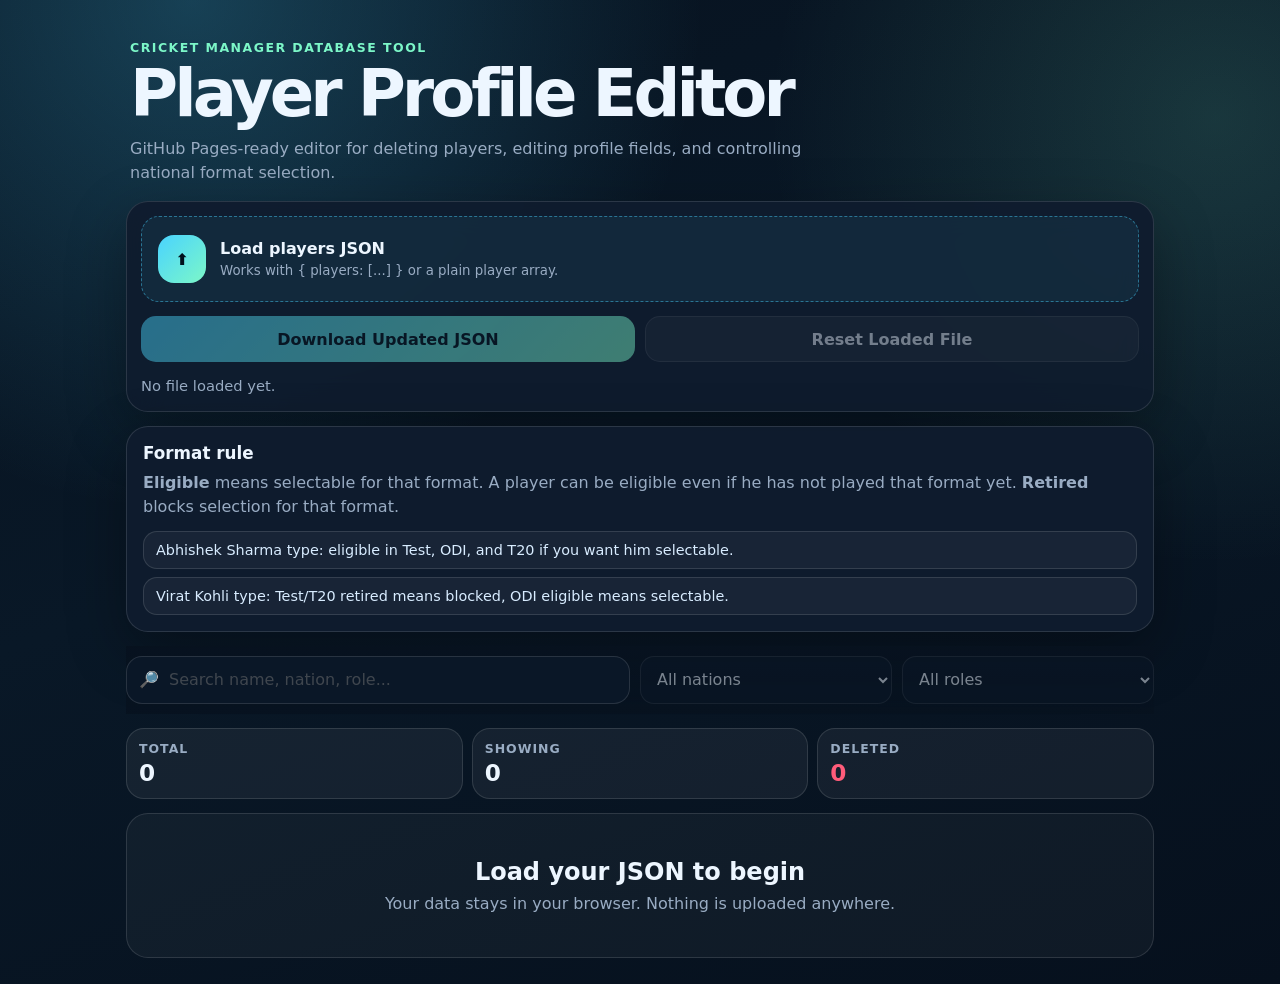
==== index.html @ cd85a75b "Add files via upload" ====
<!DOCTYPE html>
<html lang="en">
<head>
  <meta charset="UTF-8" />
  <meta name="viewport" content="width=device-width, initial-scale=1.0, viewport-fit=cover" />
  <meta name="theme-color" content="#07121f" />
  <title>Cricket Player Profile Editor</title>
  <link rel="stylesheet" href="style.css" />
</head>
<body>
  <div class="app-shell">
    <header class="hero">
      <div>
        <p class="eyebrow">Cricket Manager Database Tool</p>
        <h1>Player Profile Editor</h1>
        <p class="subtext">
          GitHub Pages-ready editor for deleting players, editing profile fields, and controlling national format selection.
        </p>
      </div>
    </header>

    <main>
      <section class="panel upload-panel">
        <label class="file-picker" for="jsonFile">
          <span class="file-icon">⬆</span>
          <span>
            <strong>Load players JSON</strong>
            <small>Works with { players: [...] } or a plain player array.</small>
          </span>
        </label>
        <input id="jsonFile" type="file" accept=".json,application/json" />

        <div class="action-grid">
          <button id="downloadBtn" class="primary-btn" disabled>Download Updated JSON</button>
          <button id="resetBtn" class="secondary-btn" disabled>Reset Loaded File</button>
        </div>

        <div id="fileStatus" class="status-line">No file loaded yet.</div>
      </section>

      <section class="panel rule-panel">
        <h2>Format rule</h2>
        <p>
          <strong>Eligible</strong> means selectable for that format. A player can be eligible even if he has not played
          that format yet. <strong>Retired</strong> blocks selection for that format.
        </p>
        <div class="rule-examples">
          <span>Abhishek Sharma type: eligible in Test, ODI, and T20 if you want him selectable.</span>
          <span>Virat Kohli type: Test/T20 retired means blocked, ODI eligible means selectable.</span>
        </div>
      </section>

      <section class="tools">
        <div class="search-box">
          <span>🔎</span>
          <input id="searchInput" type="search" placeholder="Search name, nation, role..." disabled />
        </div>

        <select id="nationFilter" disabled>
          <option value="">All nations</option>
        </select>

        <select id="roleFilter" disabled>
          <option value="">All roles</option>
        </select>
      </section>

      <section class="summary-grid">
        <div class="summary-card">
          <span>Total</span>
          <strong id="totalCount">0</strong>
        </div>
        <div class="summary-card">
          <span>Showing</span>
          <strong id="shownCount">0</strong>
        </div>
        <div class="summary-card danger">
          <span>Deleted</span>
          <strong id="deletedCount">0</strong>
        </div>
      </section>

      <section id="playersList" class="players-list">
        <div class="empty-state">
          <h2>Load your JSON to begin</h2>
          <p>Your data stays in your browser. Nothing is uploaded anywhere.</p>
        </div>
      </section>
    </main>
  </div>

  <template id="playerCardTemplate">
    <article class="player-card">
      <div class="card-top">
        <div>
          <div class="id-pill"></div>
          <h3 class="card-title"></h3>
          <p class="card-meta"></p>
        </div>
        <button class="delete-btn" type="button">Delete Player</button>
      </div>

      <div class="editor-grid">
        <label>
          <span>Name</span>
          <input data-field="name" type="text" />
        </label>

        <label>
          <span>Full Name</span>
          <input data-field="fullName" type="text" />
        </label>

        <label>
          <span>Role</span>
          <select data-field="role">
            <option value="">—</option>
            <option value="batsman">batsman</option>
            <option value="bowler">bowler</option>
            <option value="all-rounder">all-rounder</option>
            <option value="wicketkeeper">wicketkeeper</option>
            <option value="wicketkeeper-batsman">wicketkeeper-batsman</option>
          </select>
        </label>

        <label>
          <span>Batting Hand</span>
          <select data-field="battingHand">
            <option value="">—</option>
            <option value="right">right</option>
            <option value="left">left</option>
          </select>
        </label>

        <label>
          <span>Bowling Hand</span>
          <select data-field="bowlingHand">
            <option value="">—</option>
            <option value="right">right</option>
            <option value="left">left</option>
          </select>
        </label>

        <label>
          <span>Bowling Type</span>
          <select data-field="bowlingType">
            <option value="">—</option>
            <option value="pace">pace</option>
            <option value="spin">spin</option>
          </select>
        </label>

        <label class="wide">
          <span>Bowling Style</span>
          <input data-field="bowlingStyle" type="text" list="bowlingStyles" />
        </label>
      </div>

      <div class="formats">
        <div class="format-heading">National Format Selection</div>

        <label>
          <span>Test</span>
          <select data-format="test">
            <option value="eligible">Eligible / Selectable</option>
            <option value="retired">Retired / Blocked</option>
            <option value="unavailable">Unavailable</option>
          </select>
        </label>

        <label>
          <span>ODI</span>
          <select data-format="odi">
            <option value="eligible">Eligible / Selectable</option>
            <option value="retired">Retired / Blocked</option>
            <option value="unavailable">Unavailable</option>
          </select>
        </label>

        <label>
          <span>T20</span>
          <select data-format="t20">
            <option value="eligible">Eligible / Selectable</option>
            <option value="retired">Retired / Blocked</option>
            <option value="unavailable">Unavailable</option>
          </select>
        </label>
      </div>
    </article>
  </template>

  <datalist id="bowlingStyles">
    <option value="Right-arm fast"></option>
    <option value="Right-arm fast-medium"></option>
    <option value="Right-arm medium-fast"></option>
    <option value="Right-arm medium"></option>
    <option value="Left-arm fast"></option>
    <option value="Left-arm fast-medium"></option>
    <option value="Left-arm medium-fast"></option>
    <option value="Left-arm medium"></option>
    <option value="Off Break"></option>
    <option value="Leg Break"></option>
    <option value="Legbreak googly"></option>
    <option value="Slow left-arm orthodox"></option>
    <option value="Left-arm wrist spin"></option>
  </datalist>

  <script src="app.js"></script>
</body>
</html>
---- style.css ----
:root {
  --bg: #07121f;
  --panel: rgba(15, 28, 46, 0.94);
  --panel-2: rgba(20, 38, 61, 0.96);
  --text: #edf6ff;
  --muted: #99acc3;
  --line: rgba(255, 255, 255, 0.12);
  --accent: #49d3ff;
  --accent-2: #7cf7c8;
  --danger: #ff5c7a;
  --input: #0a1727;
  --shadow: 0 20px 60px rgba(0, 0, 0, 0.32);
  --radius: 22px;
}

* {
  box-sizing: border-box;
}

html {
  min-height: 100%;
  background: var(--bg);
}

body {
  margin: 0;
  min-height: 100%;
  color: var(--text);
  font-family: Inter, ui-sans-serif, system-ui, -apple-system, BlinkMacSystemFont, "Segoe UI", sans-serif;
  background:
    radial-gradient(circle at 15% 0%, rgba(73, 211, 255, 0.24), transparent 32rem),
    radial-gradient(circle at 95% 12%, rgba(124, 247, 200, 0.14), transparent 28rem),
    linear-gradient(160deg, #07121f 0%, #091827 45%, #06101d 100%);
}

button,
input,
select {
  font: inherit;
}

button {
  -webkit-tap-highlight-color: transparent;
}

.app-shell {
  width: min(100%, 1060px);
  margin: 0 auto;
  padding: max(18px, env(safe-area-inset-top)) 16px max(26px, env(safe-area-inset-bottom));
}

.hero {
  padding: 22px 4px 16px;
}

.eyebrow {
  margin: 0 0 8px;
  color: var(--accent-2);
  font-size: 0.78rem;
  font-weight: 800;
  text-transform: uppercase;
  letter-spacing: 0.12em;
}

h1 {
  margin: 0;
  font-size: clamp(2rem, 9vw, 4.1rem);
  line-height: 0.92;
  letter-spacing: -0.06em;
}

.subtext {
  max-width: 680px;
  margin: 14px 0 0;
  color: var(--muted);
  line-height: 1.5;
}

.panel {
  border: 1px solid var(--line);
  border-radius: var(--radius);
  background: var(--panel);
  box-shadow: var(--shadow);
  backdrop-filter: blur(18px);
}

.upload-panel {
  display: grid;
  gap: 14px;
  padding: 14px;
}

.file-picker {
  display: flex;
  gap: 14px;
  align-items: center;
  min-height: 86px;
  padding: 16px;
  border: 1px dashed rgba(73, 211, 255, 0.45);
  border-radius: 18px;
  background: rgba(73, 211, 255, 0.07);
  cursor: pointer;
}

.file-picker strong,
.file-picker small {
  display: block;
}

.file-picker small {
  margin-top: 4px;
  color: var(--muted);
  line-height: 1.4;
}

.file-icon {
  display: grid;
  place-items: center;
  flex: 0 0 48px;
  width: 48px;
  height: 48px;
  border-radius: 16px;
  color: #00111b;
  background: linear-gradient(135deg, var(--accent), var(--accent-2));
  font-weight: 900;
}

#jsonFile {
  display: none;
}

.action-grid {
  display: grid;
  grid-template-columns: 1fr 1fr;
  gap: 10px;
}

.primary-btn,
.secondary-btn,
.delete-btn {
  min-height: 46px;
  border: 0;
  border-radius: 15px;
  font-weight: 800;
  cursor: pointer;
}

.primary-btn {
  color: #03101b;
  background: linear-gradient(135deg, var(--accent), var(--accent-2));
}

.secondary-btn {
  color: var(--text);
  border: 1px solid var(--line);
  background: rgba(255, 255, 255, 0.07);
}

.primary-btn:disabled,
.secondary-btn:disabled {
  opacity: 0.45;
  cursor: not-allowed;
}

.status-line {
  color: var(--muted);
  font-size: 0.92rem;
  line-height: 1.4;
}

.rule-panel {
  margin-top: 14px;
  padding: 16px;
}

.rule-panel h2 {
  margin: 0 0 8px;
  font-size: 1.05rem;
}

.rule-panel p {
  margin: 0;
  color: var(--muted);
  line-height: 1.5;
}

.rule-examples {
  display: grid;
  gap: 8px;
  margin-top: 12px;
}

.rule-examples span {
  padding: 10px 12px;
  border: 1px solid var(--line);
  border-radius: 14px;
  color: #d8ecff;
  background: rgba(255, 255, 255, 0.045);
  font-size: 0.9rem;
}

.tools {
  position: sticky;
  top: 0;
  z-index: 10;
  display: grid;
  grid-template-columns: minmax(0, 1.5fr) minmax(120px, 0.75fr) minmax(120px, 0.75fr);
  gap: 10px;
  margin: 14px 0;
  padding: 10px 0;
  background: linear-gradient(180deg, rgba(7, 18, 31, 0.98), rgba(7, 18, 31, 0.82));
  backdrop-filter: blur(18px);
}

.search-box {
  display: flex;
  align-items: center;
  gap: 8px;
  min-width: 0;
  padding: 0 12px;
  min-height: 48px;
  border: 1px solid var(--line);
  border-radius: 16px;
  background: var(--input);
}

.search-box input {
  width: 100%;
  min-width: 0;
  border: 0;
  outline: 0;
  color: var(--text);
  background: transparent;
}

.tools select,
.editor-grid input,
.editor-grid select,
.formats select {
  width: 100%;
  min-height: 46px;
  border: 1px solid var(--line);
  border-radius: 14px;
  outline: 0;
  color: var(--text);
  background: var(--input);
  padding: 0 12px;
}

.tools select:disabled,
.search-box input:disabled {
  opacity: 0.5;
}

.summary-grid {
  display: grid;
  grid-template-columns: repeat(3, 1fr);
  gap: 9px;
  margin-bottom: 14px;
}

.summary-card {
  padding: 12px;
  border: 1px solid var(--line);
  border-radius: 18px;
  background: rgba(255, 255, 255, 0.055);
}

.summary-card span,
.summary-card strong {
  display: block;
}

.summary-card span {
  color: var(--muted);
  font-size: 0.78rem;
  font-weight: 800;
  text-transform: uppercase;
  letter-spacing: 0.08em;
}

.summary-card strong {
  margin-top: 3px;
  font-size: 1.45rem;
}

.summary-card.danger strong {
  color: var(--danger);
}

.players-list {
  display: grid;
  gap: 14px;
}

.empty-state {
  padding: 44px 20px;
  text-align: center;
  border: 1px solid var(--line);
  border-radius: var(--radius);
  background: rgba(255, 255, 255, 0.04);
}

.empty-state h2 {
  margin: 0 0 8px;
}

.empty-state p {
  margin: 0;
  color: var(--muted);
}

.player-card {
  border: 1px solid var(--line);
  border-radius: var(--radius);
  background: var(--panel-2);
  box-shadow: 0 16px 36px rgba(0, 0, 0, 0.18);
  overflow: hidden;
}

.card-top {
  display: flex;
  gap: 12px;
  justify-content: space-between;
  align-items: flex-start;
  padding: 15px;
  border-bottom: 1px solid var(--line);
}

.id-pill {
  display: inline-flex;
  align-items: center;
  min-height: 24px;
  padding: 0 9px;
  border-radius: 999px;
  color: #07121f;
  background: var(--accent-2);
  font-size: 0.77rem;
  font-weight: 900;
}

.card-title {
  margin: 9px 0 4px;
  font-size: 1.18rem;
  letter-spacing: -0.02em;
}

.card-meta {
  margin: 0;
  color: var(--muted);
  font-size: 0.9rem;
}

.delete-btn {
  flex: 0 0 auto;
  min-height: 38px;
  padding: 0 12px;
  color: white;
  background: rgba(255, 92, 122, 0.18);
  border: 1px solid rgba(255, 92, 122, 0.38);
}

.editor-grid {
  display: grid;
  grid-template-columns: repeat(2, minmax(0, 1fr));
  gap: 12px;
  padding: 15px;
}

.editor-grid label,
.formats label {
  display: grid;
  gap: 7px;
  min-width: 0;
}

.editor-grid label span,
.formats label span {
  color: var(--muted);
  font-size: 0.74rem;
  font-weight: 900;
  text-transform: uppercase;
  letter-spacing: 0.08em;
}

.editor-grid .wide {
  grid-column: 1 / -1;
}

.formats {
  display: grid;
  grid-template-columns: repeat(3, minmax(0, 1fr));
  gap: 10px;
  padding: 15px;
  border-top: 1px solid var(--line);
  background: rgba(0, 0, 0, 0.09);
}

.format-heading {
  grid-column: 1 / -1;
  color: var(--accent);
  font-size: 0.8rem;
  font-weight: 900;
  text-transform: uppercase;
  letter-spacing: 0.09em;
}

.dirty {
  outline: 2px solid rgba(73, 211, 255, 0.45);
}

@media (max-width: 640px) {
  .app-shell {
    padding-left: 12px;
    padding-right: 12px;
  }

  .action-grid,
  .tools,
  .editor-grid,
  .formats {
    grid-template-columns: 1fr;
  }

  .tools {
    top: env(safe-area-inset-top);
  }

  .summary-grid {
    grid-template-columns: repeat(3, minmax(0, 1fr));
  }

  .summary-card {
    padding: 10px;
  }

  .summary-card strong {
    font-size: 1.22rem;
  }

  .card-top {
    align-items: stretch;
    flex-direction: column;
  }

  .delete-btn {
    width: 100%;
  }
}

/* iPhone 15 Pro width is 393px. */
@media (max-width: 430px) {
  h1 {
    font-size: 2.35rem;
  }

  .subtext {
    font-size: 0.95rem;
  }

  .file-picker {
    align-items: flex-start;
  }

  .file-icon {
    flex-basis: 42px;
    width: 42px;
    height: 42px;
  }

  .summary-card span {
    font-size: 0.66rem;
  }
}
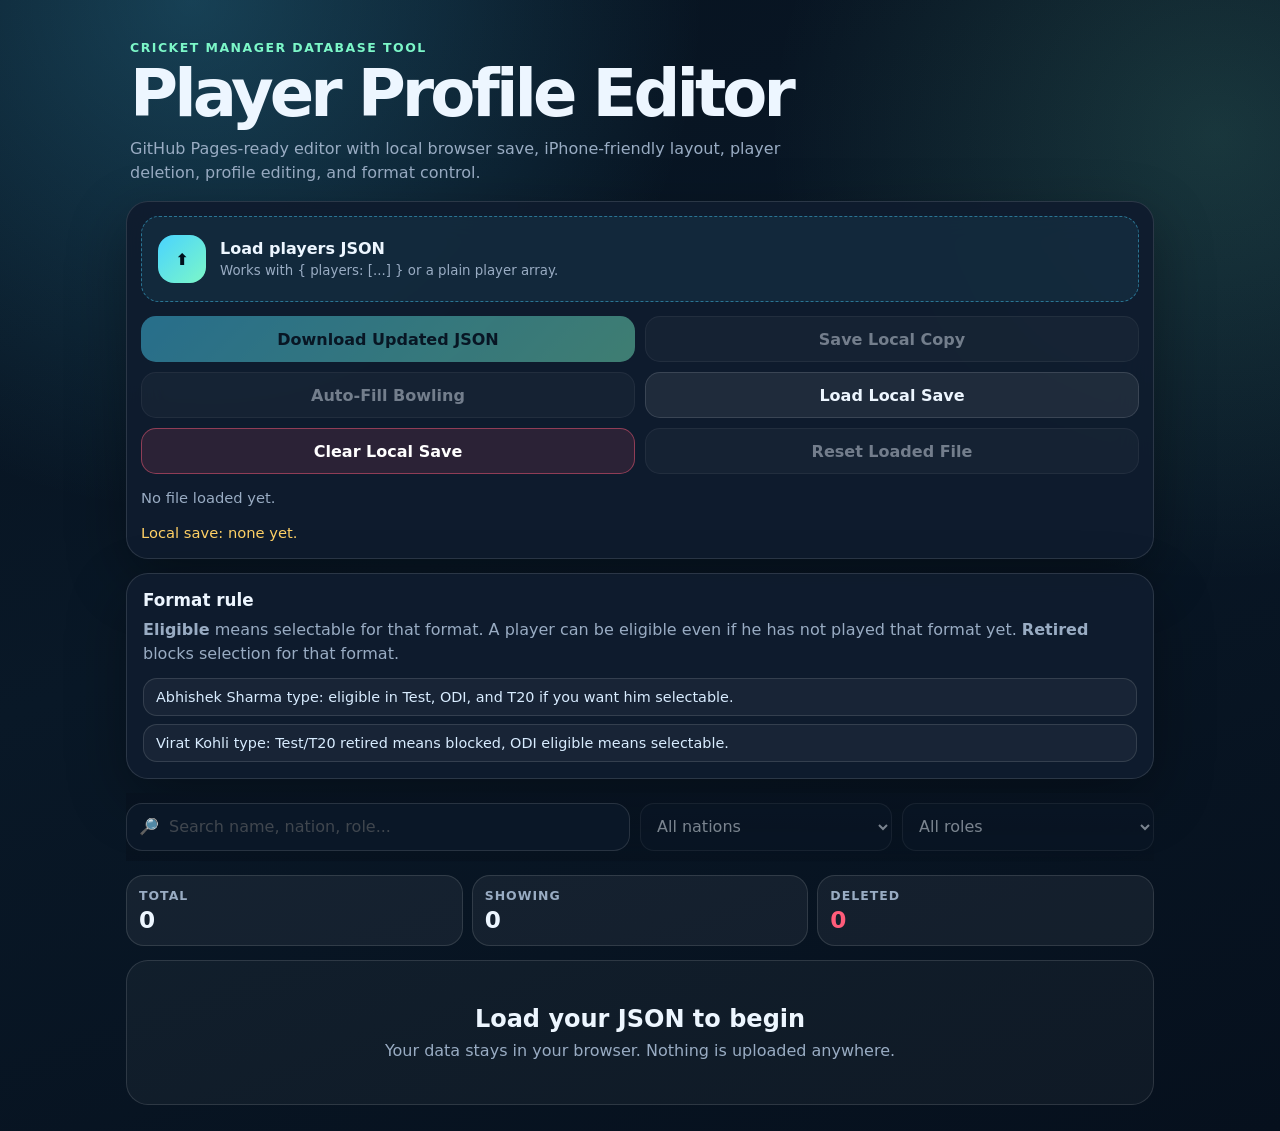
==== commit bf3f9cf6: "Update" ====
--- a/index.html
+++ b/index.html
@@ -14,7 +14,7 @@
         <p class="eyebrow">Cricket Manager Database Tool</p>
         <h1>Player Profile Editor</h1>
         <p class="subtext">
-          GitHub Pages-ready editor for deleting players, editing profile fields, and controlling national format selection.
+          GitHub Pages-ready editor with local browser save, iPhone-friendly layout, player deletion, profile editing, and format control.
         </p>
       </div>
     </header>
@@ -32,10 +32,15 @@
 
         <div class="action-grid">
           <button id="downloadBtn" class="primary-btn" disabled>Download Updated JSON</button>
+          <button id="saveLocalBtn" class="secondary-btn" disabled>Save Local Copy</button>
+          <button id="inferBowlingBtn" class="secondary-btn" disabled>Auto-Fill Bowling</button>
+          <button id="loadLocalBtn" class="secondary-btn">Load Local Save</button>
+          <button id="clearLocalBtn" class="danger-outline-btn">Clear Local Save</button>
           <button id="resetBtn" class="secondary-btn" disabled>Reset Loaded File</button>
         </div>
 
         <div id="fileStatus" class="status-line">No file loaded yet.</div>
+        <div id="localStatus" class="local-status">Local save: checking...</div>
       </section>
 
       <section class="panel rule-panel">
--- a/style.css
+++ b/style.css
@@ -8,6 +8,7 @@
   --accent: #49d3ff;
   --accent-2: #7cf7c8;
   --danger: #ff5c7a;
+  --warning: #ffd166;
   --input: #0a1727;
   --shadow: 0 20px 60px rgba(0, 0, 0, 0.32);
   --radius: 22px;
@@ -131,15 +132,15 @@
 
 .action-grid {
   display: grid;
-  grid-template-columns: 1fr 1fr;
+  grid-template-columns: repeat(2, 1fr);
   gap: 10px;
 }
 
 .primary-btn,
 .secondary-btn,
+.danger-outline-btn,
 .delete-btn {
   min-height: 46px;
-  border: 0;
   border-radius: 15px;
   font-weight: 800;
   cursor: pointer;
@@ -147,6 +148,7 @@
 
 .primary-btn {
   color: #03101b;
+  border: 0;
   background: linear-gradient(135deg, var(--accent), var(--accent-2));
 }
 
@@ -156,16 +158,32 @@
   background: rgba(255, 255, 255, 0.07);
 }
 
+.danger-outline-btn {
+  color: white;
+  border: 1px solid rgba(255, 92, 122, 0.48);
+  background: rgba(255, 92, 122, 0.12);
+}
+
 .primary-btn:disabled,
-.secondary-btn:disabled {
+.secondary-btn:disabled,
+.danger-outline-btn:disabled {
   opacity: 0.45;
   cursor: not-allowed;
 }
 
-.status-line {
+.status-line,
+.local-status {
   color: var(--muted);
   font-size: 0.92rem;
   line-height: 1.4;
+}
+
+.local-status.has-save {
+  color: var(--accent-2);
+}
+
+.local-status.no-save {
+  color: var(--warning);
 }
 
 .rule-panel {
